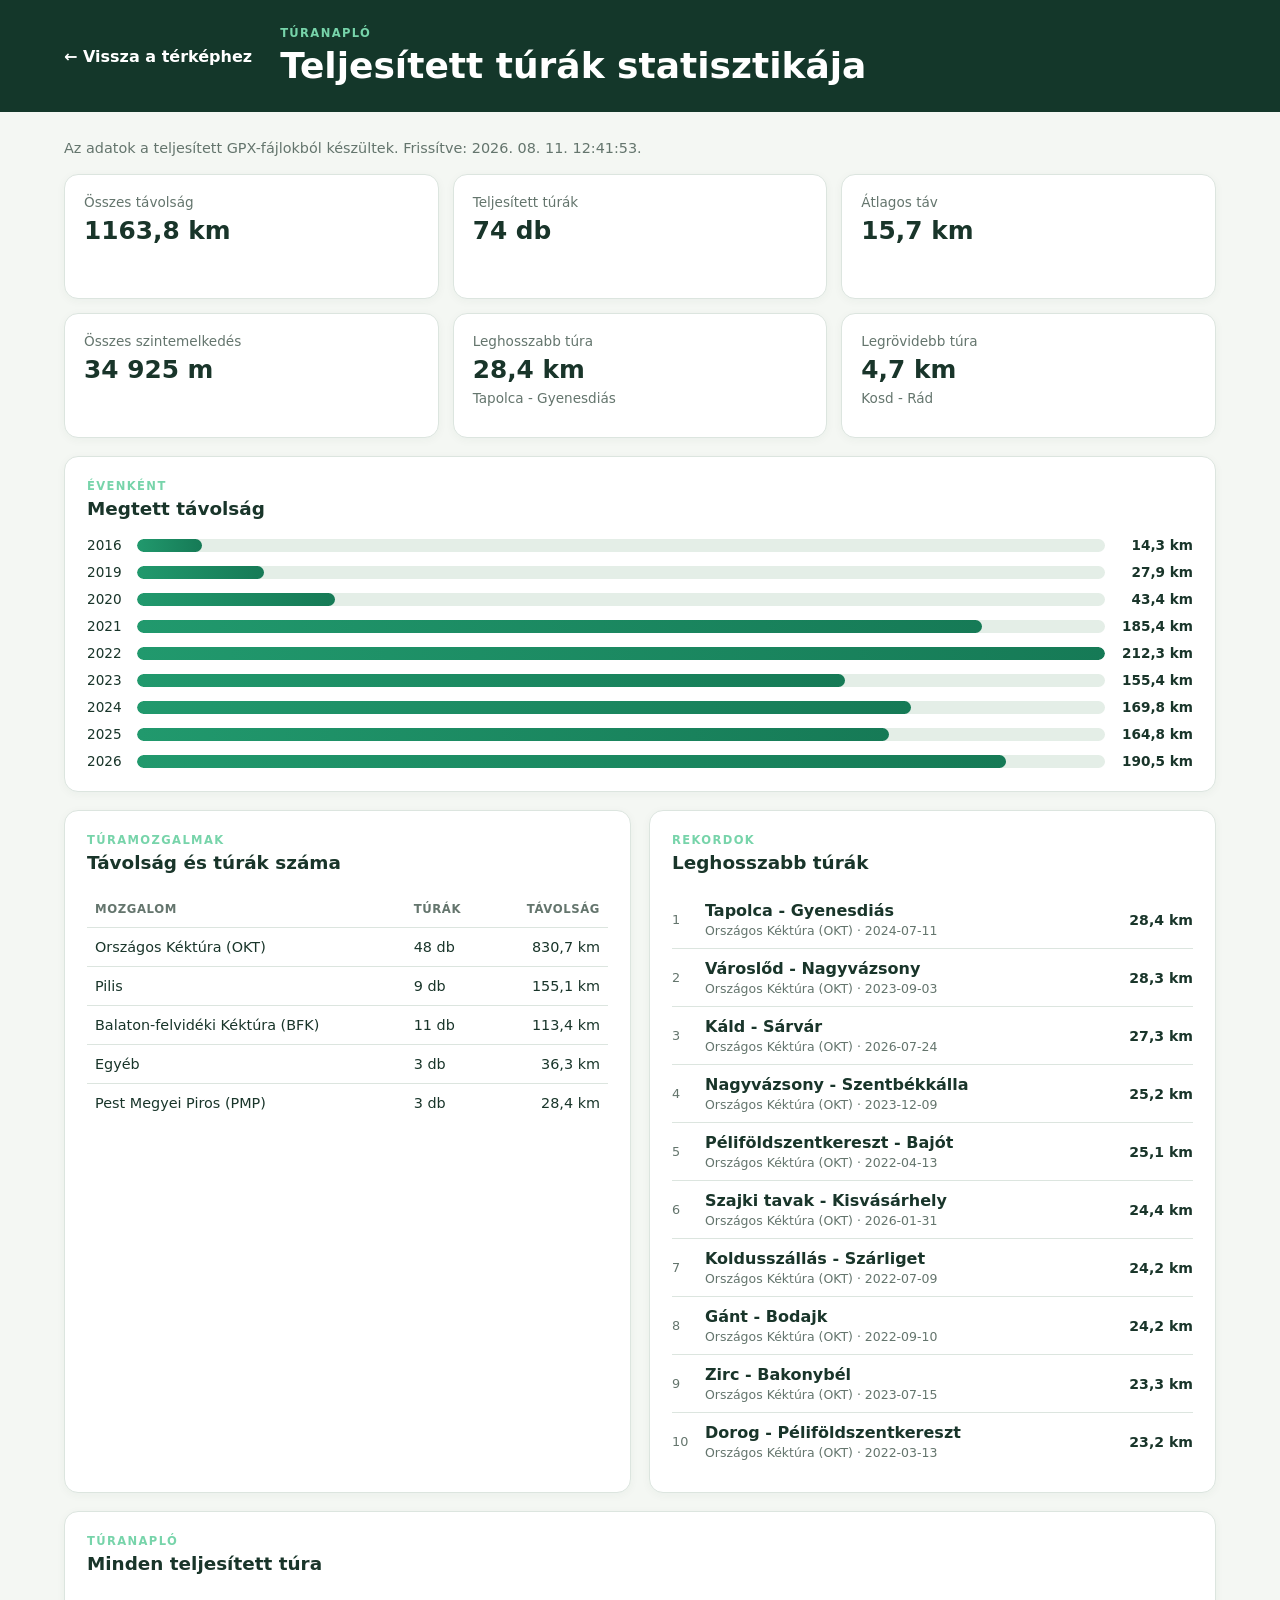
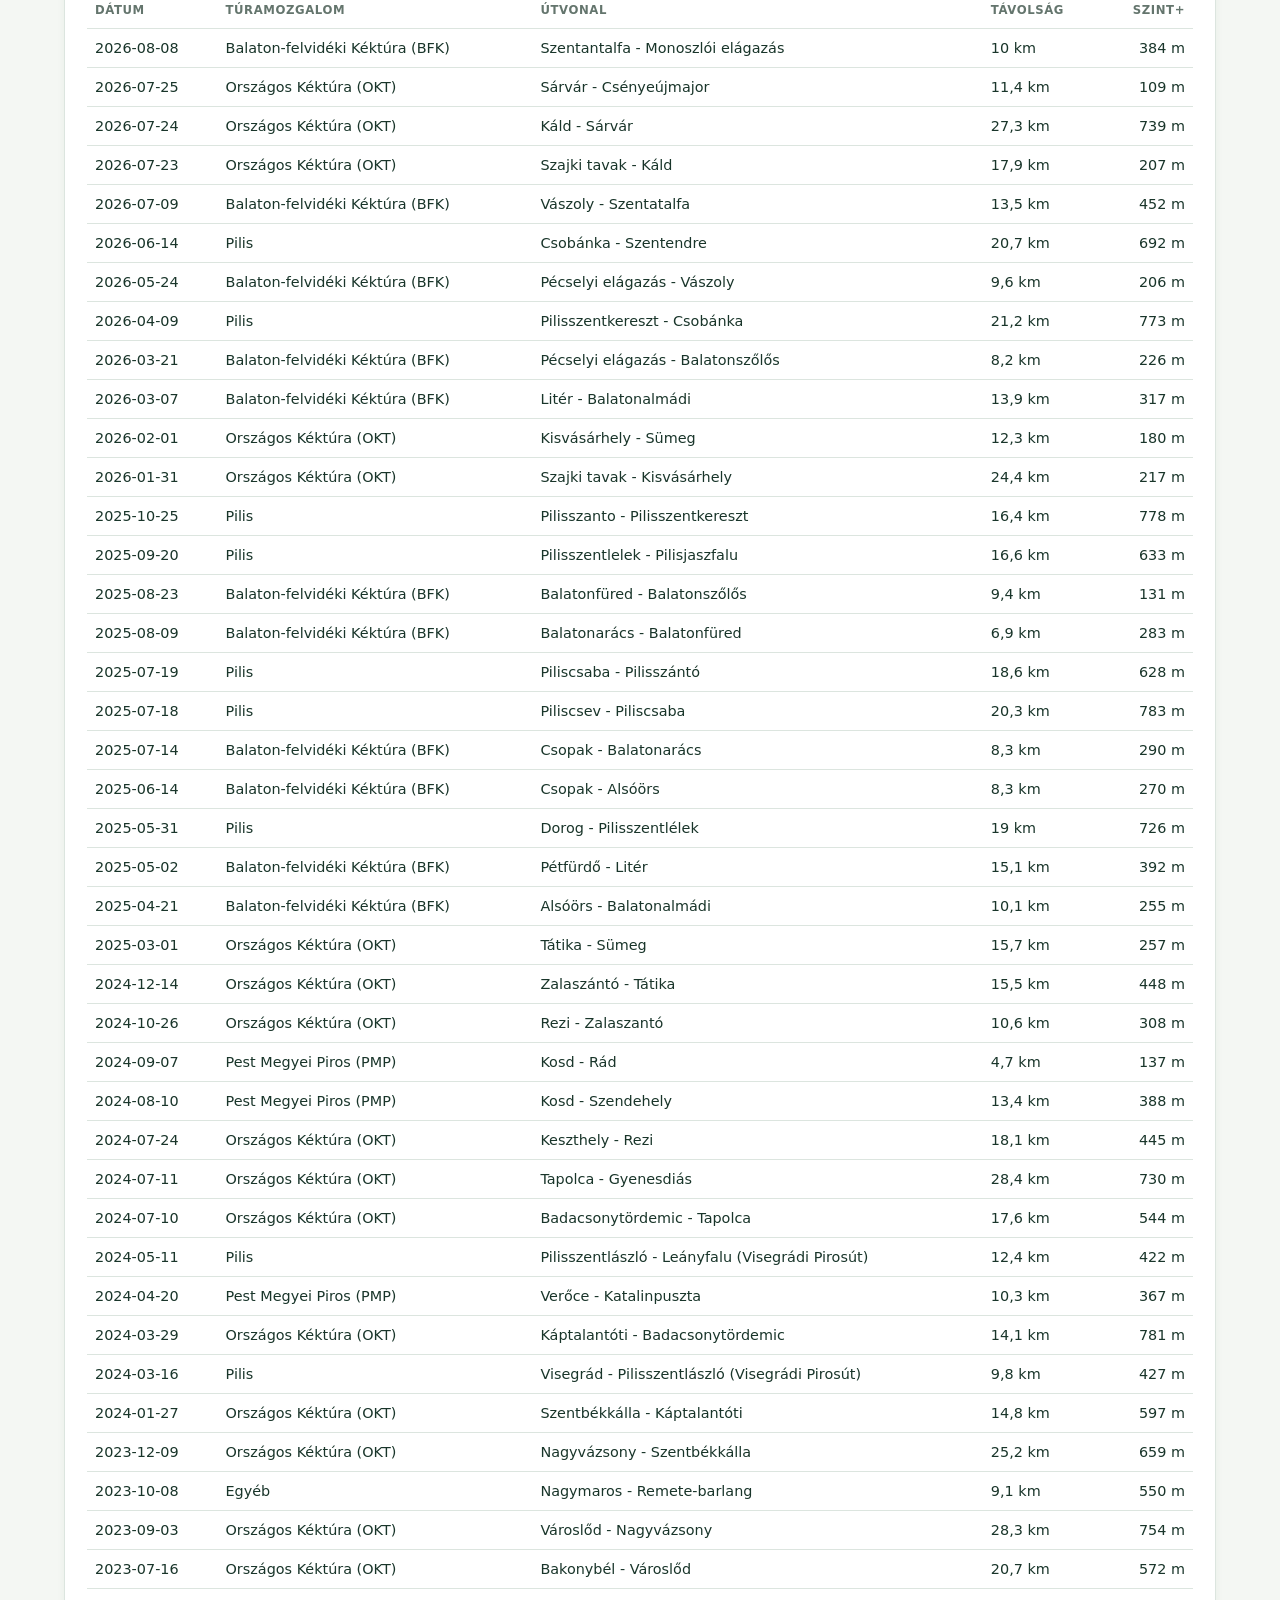
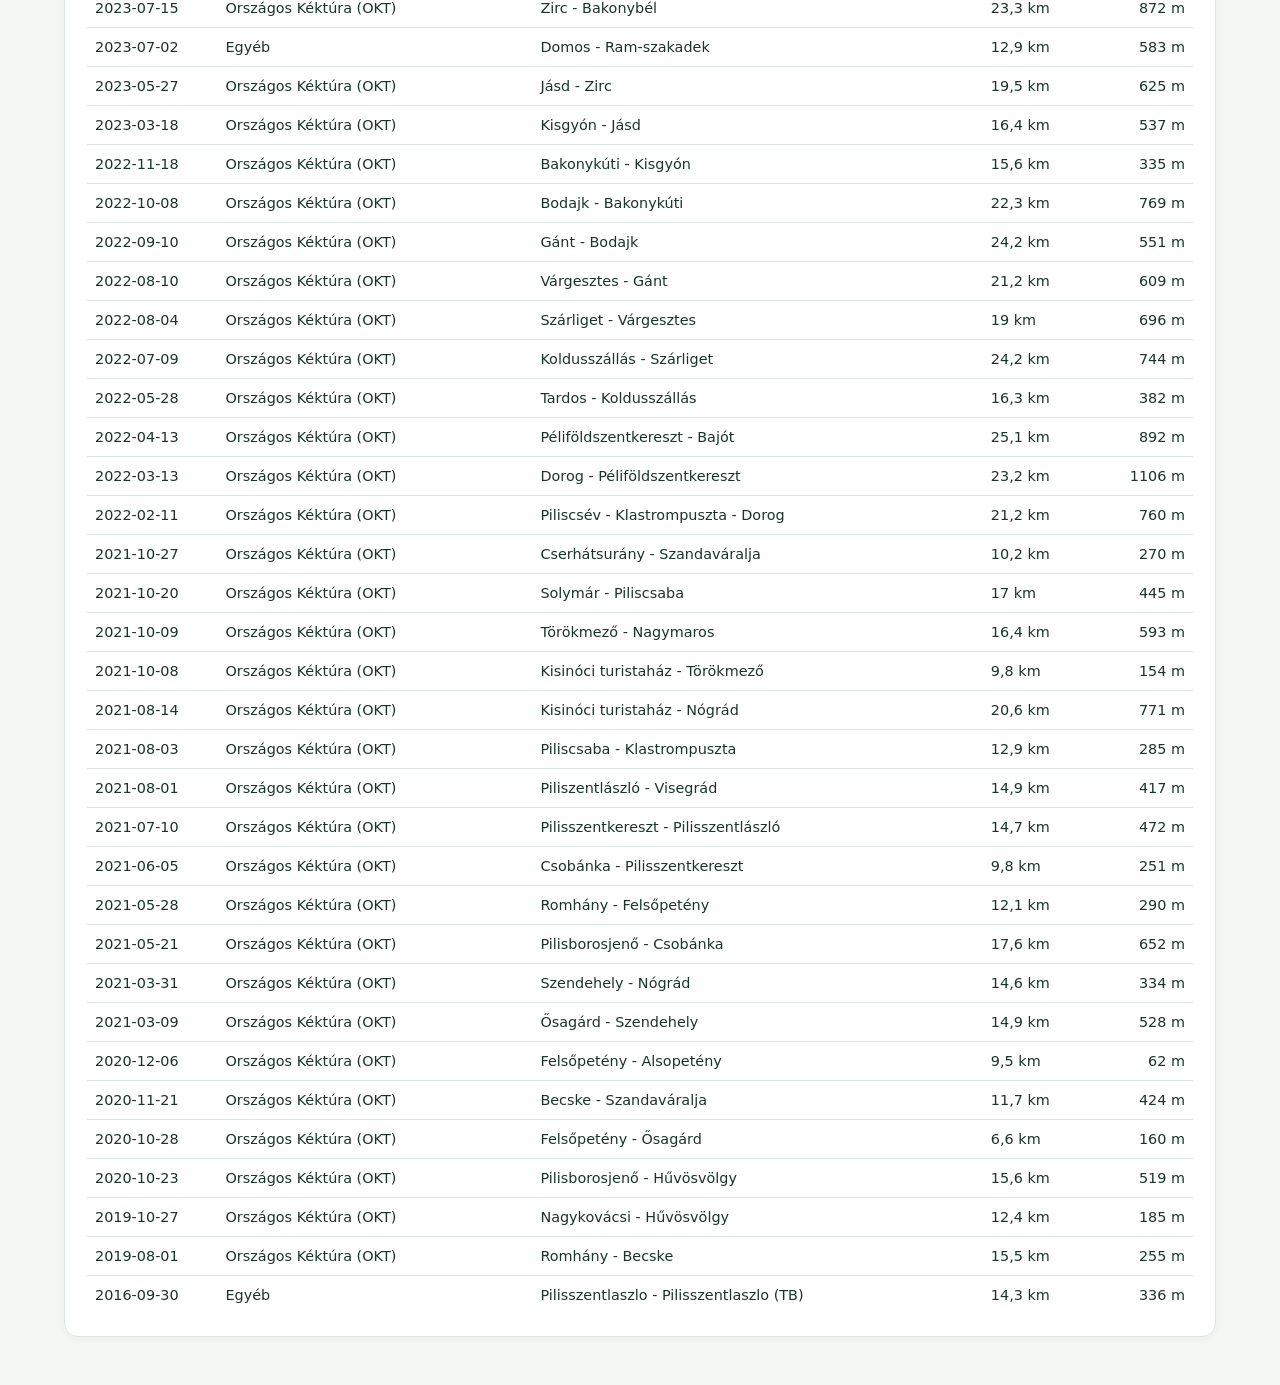
==== statistics.html @ 8c26a305 "Statisztikak hozzaadva" ====
<!DOCTYPE html>
<html lang="hu">
<head>
    <meta charset="utf-8">
    <meta name="viewport" content="width=device-width, initial-scale=1">
    <title>Túrastatisztika</title>
    <link rel="stylesheet" href="css/statistics.css">
</head>
<body>
    <header class="page-header">
        <a class="back-link" href="index.html">← Vissza a térképhez</a>
        <div><p class="eyebrow">TÚRANAPLÓ</p><h1>Teljesített túrák statisztikája</h1></div>
    </header>
    <main>
        <p id="updated-at" class="updated-at"></p>
        <section id="summary-cards" class="summary-grid" aria-label="Összesítő statisztikák"></section>
        <section class="panel chart-panel">
            <div class="panel-heading"><p class="eyebrow">ÉVENKÉNT</p><h2>Megtett távolság</h2></div>
            <div id="year-chart" class="bar-chart" aria-label="Éves megtett távolság"></div>
        </section>
        <section class="two-columns">
            <section class="panel"><div class="panel-heading"><p class="eyebrow">TÚRAMOZGALMAK</p><h2>Távolság és túrák száma</h2></div><div id="movement-table"></div></section>
            <section class="panel"><div class="panel-heading"><p class="eyebrow">REKORDOK</p><h2>Leghosszabb túrák</h2></div><ol id="longest-tracks" class="track-list"></ol></section>
        </section>
        <section class="panel">
            <div class="panel-heading"><p class="eyebrow">TÚRANAPLÓ</p><h2>Minden teljesített túra</h2></div>
            <div class="table-scroll"><table><thead><tr><th>Dátum</th><th>Túramozgalom</th><th>Útvonal</th><th>Távolság</th><th>Szint+</th></tr></thead><tbody id="track-table-body"></tbody></table></div>
        </section>
    </main>
    <script src="js/statistics.js"></script>
</body>
</html>
---- css/statistics.css ----
:root { --ink:#19352a; --muted:#64756d; --line:#dce5df; --paper:#f4f7f3; --card:#fff; --accent:#167a56; } * { box-sizing:border-box; } body { margin:0; color:var(--ink); background:var(--paper); font-family:system-ui,-apple-system,"Segoe UI",sans-serif; } .page-header { display:flex; gap:28px; align-items:center; padding:26px max(5vw,24px); background:#14372a; color:#fff; } .back-link { color:#fff; text-decoration:none; font-weight:650; white-space:nowrap; } .back-link:hover { text-decoration:underline; } h1,h2,p { margin:0; } h1 { font-size:clamp(1.45rem,3vw,2.25rem); } h2 { font-size:1.15rem; } .eyebrow { color:#77d4aa; font-size:.72rem; font-weight:800; letter-spacing:.12em; margin-bottom:5px; } main { width:min(1180px,90vw); margin:28px auto 48px; } .updated-at { color:var(--muted); margin:0 0 18px; font-size:.9rem; } .summary-grid { display:grid; grid-template-columns:repeat(3,1fr); gap:14px; } .summary-card,.panel { background:var(--card); border:1px solid var(--line); border-radius:14px; box-shadow:0 2px 10px #153d2b0b; } .summary-card { padding:19px; min-height:125px; } .summary-card p,.summary-card span { color:var(--muted); font-size:.85rem; } .summary-card strong { display:block; font-size:1.55rem; margin:7px 0; line-height:1.1; } .summary-card span { display:block; } .panel { margin-top:18px; padding:22px; } .panel-heading { margin-bottom:18px; } .bar-chart { display:grid; gap:11px; } .bar-row { display:grid; grid-template-columns:40px minmax(80px,1fr) 78px; align-items:center; gap:10px; font-size:.85rem; } .bar-row strong { text-align:right; } .bar-track { height:13px; overflow:hidden; border-radius:20px; background:#e4eee7; } .bar { height:100%; min-width:3px; background:linear-gradient(90deg,#21996d,var(--accent)); border-radius:inherit; } .two-columns { display:grid; grid-template-columns:1fr 1fr; gap:18px; } .two-columns .panel { min-width:0; } table { width:100%; border-collapse:collapse; font-size:.9rem; } th { color:var(--muted); text-align:left; font-size:.73rem; text-transform:uppercase; letter-spacing:.05em; } th,td { padding:11px 8px; border-bottom:1px solid var(--line); } td:last-child,th:last-child { text-align:right; } tbody tr:last-child td { border-bottom:0; } .track-list { margin:0; padding:0; list-style:none; counter-reset:tracks; } .track-list li { counter-increment:tracks; display:grid; grid-template-columns:25px 1fr auto; gap:8px; align-items:center; padding:10px 0; border-bottom:1px solid var(--line); } .track-list li::before { content:counter(tracks); color:var(--muted); font-size:.8rem; } .track-list li:last-child { border-bottom:0; } .track-list strong,.track-list span { display:block; } .track-list span { margin-top:3px; color:var(--muted); font-size:.78rem; } .track-list b { font-size:.88rem; white-space:nowrap; } .table-scroll { overflow-x:auto; } .error { padding:20px; color:#9d1b1b; background:#fff0f0; border-radius:8px; } @media (max-width:720px) { .page-header { align-items:flex-start; flex-direction:column; gap:14px; } .summary-grid,.two-columns { grid-template-columns:1fr; } .summary-grid { gap:10px; } .summary-card { min-height:auto; } .panel { padding:16px; } .bar-row { grid-template-columns:35px 1fr 65px; gap:6px; } }
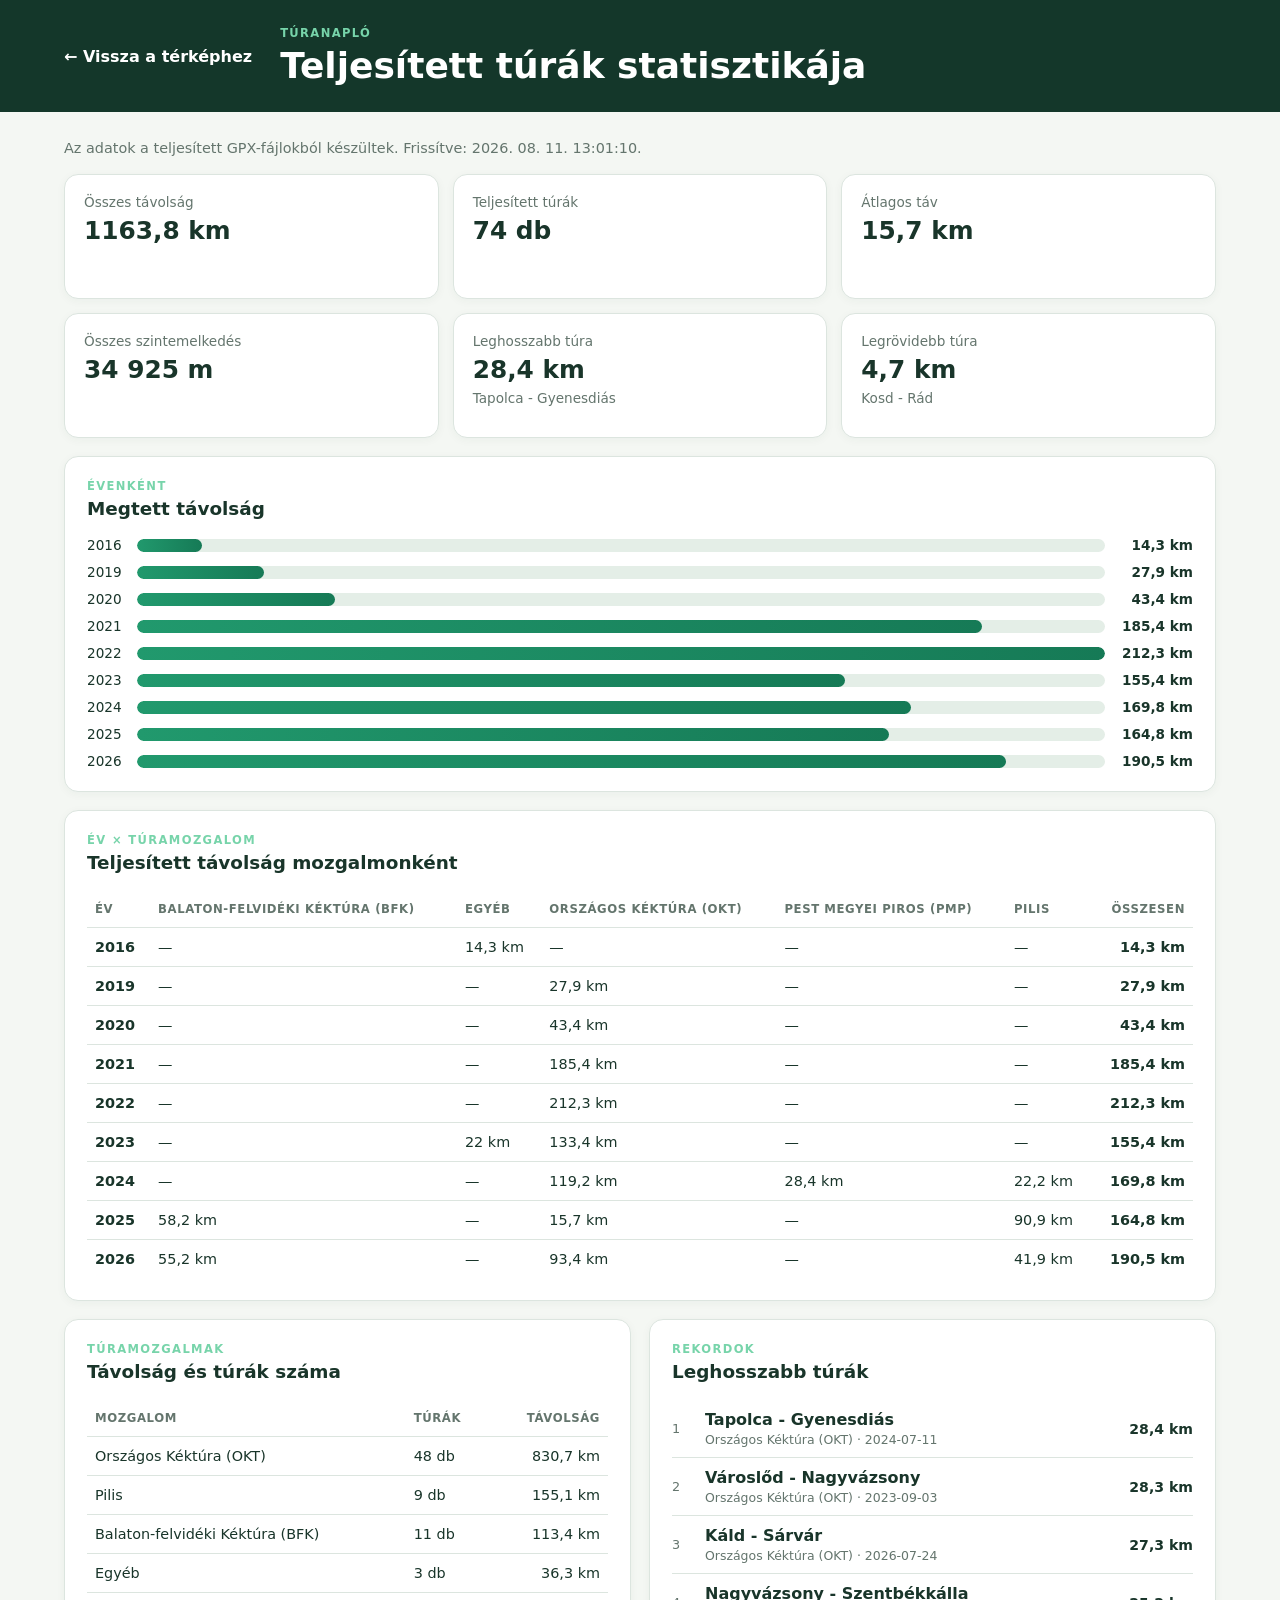
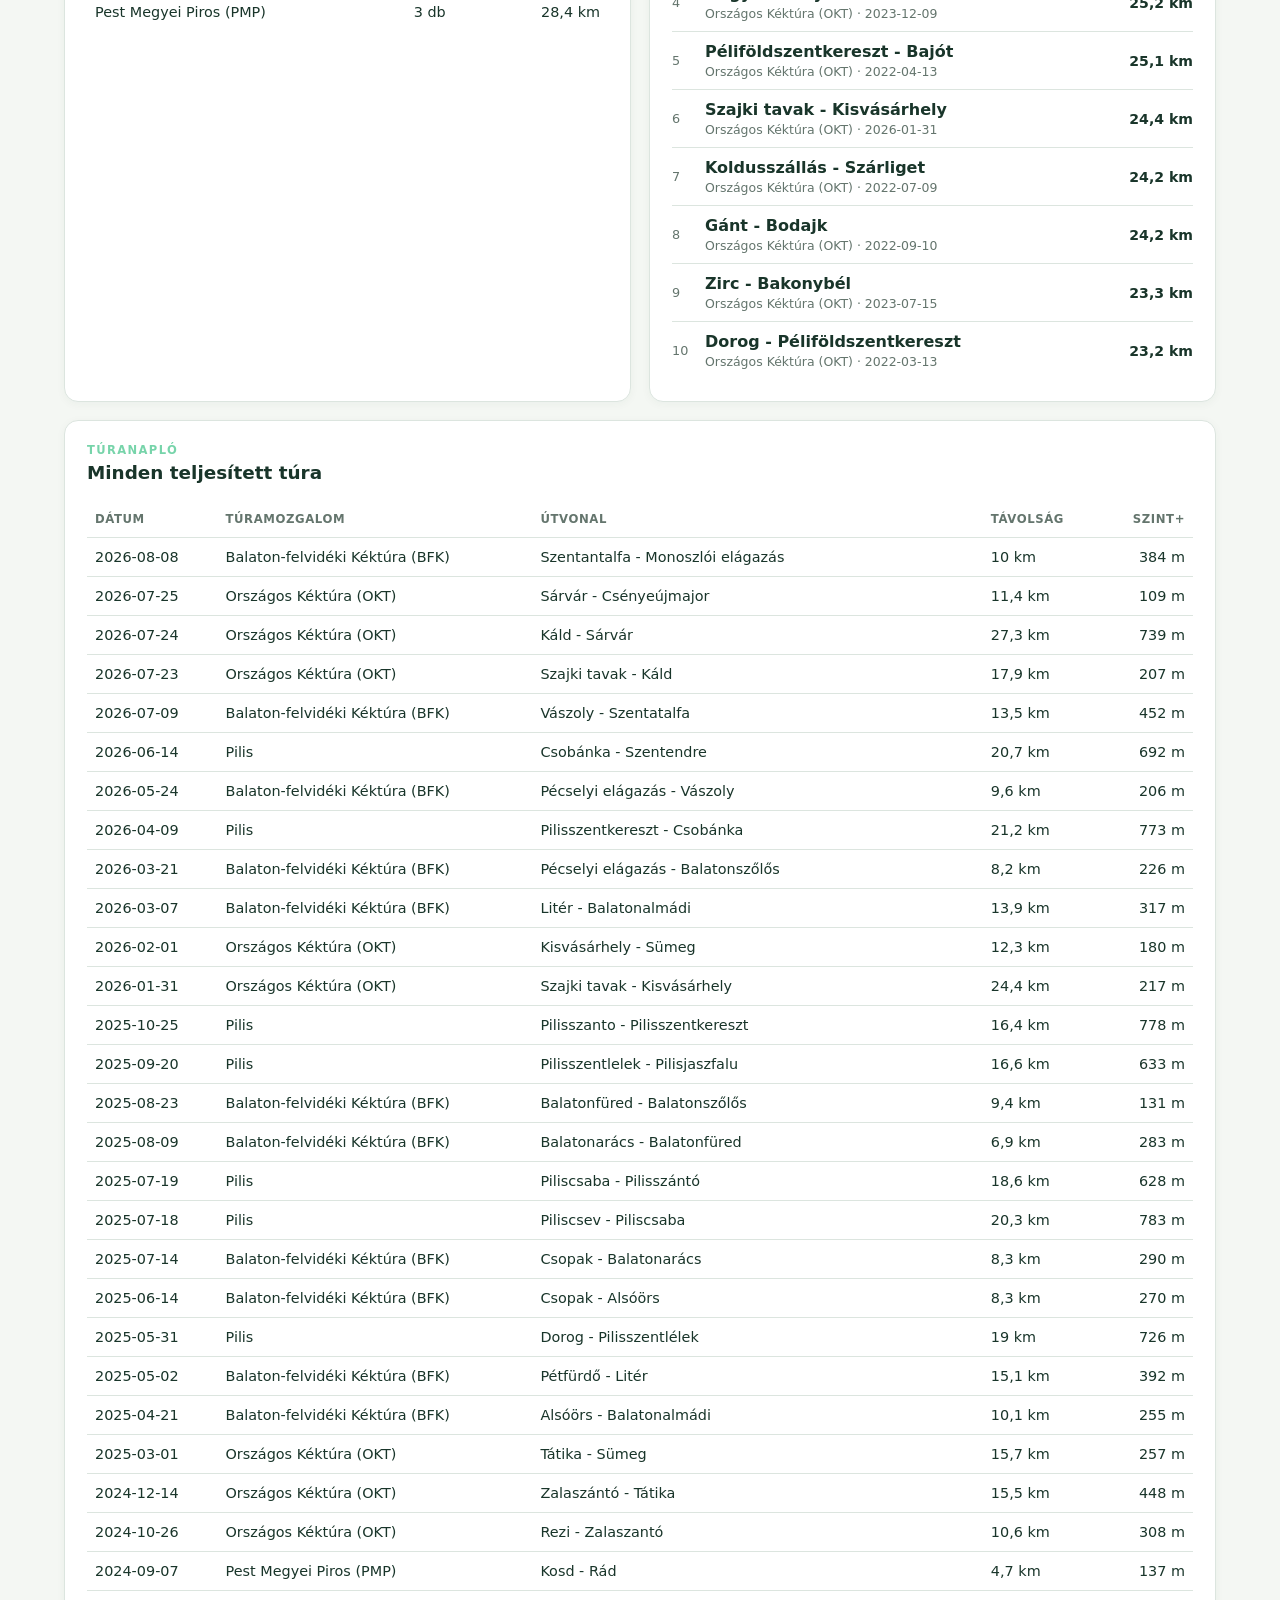
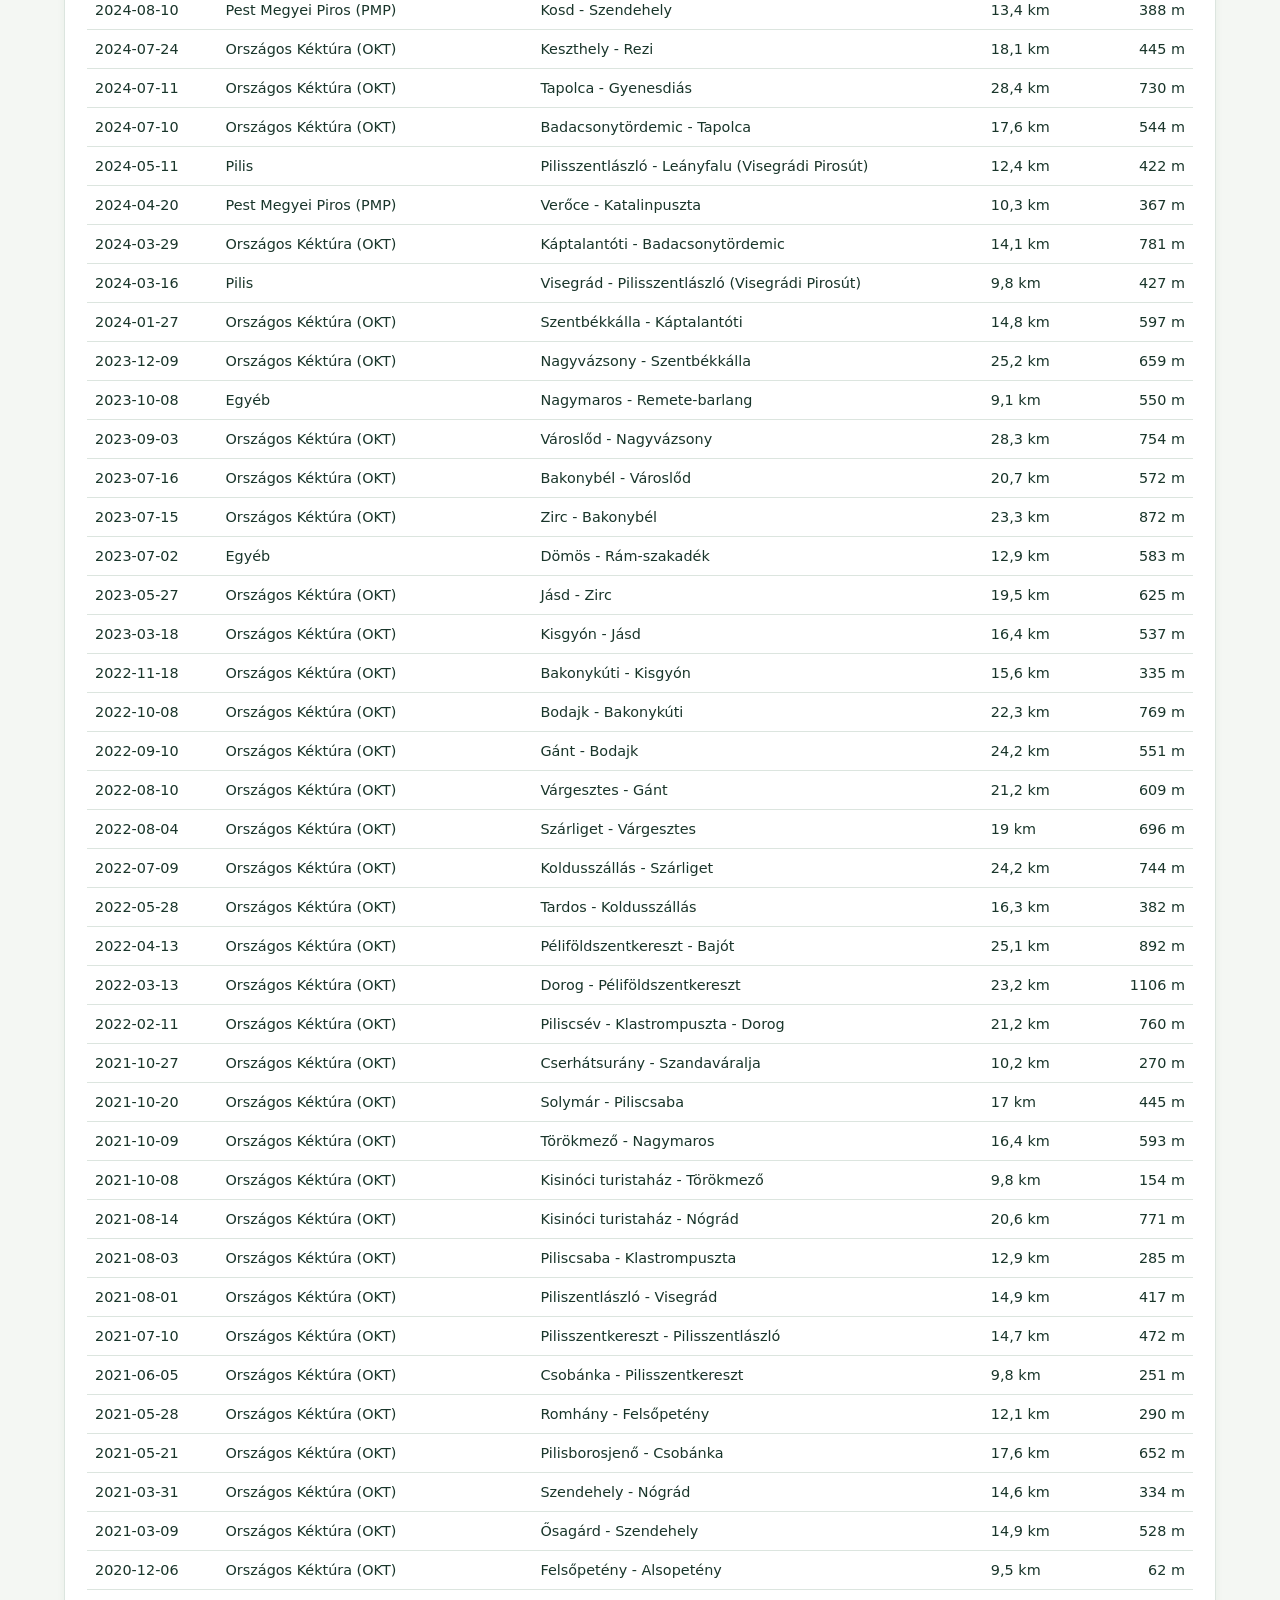
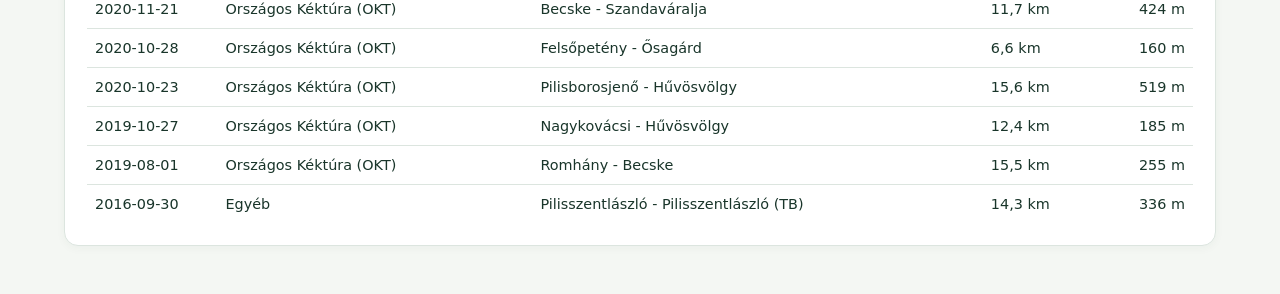
==== commit 3c40e083: "Eves turamozgalom statisztika hozzaadva" ====
--- a/statistics.html
+++ b/statistics.html
@@ -18,6 +18,10 @@
             <div class="panel-heading"><p class="eyebrow">ÉVENKÉNT</p><h2>Megtett távolság</h2></div>
             <div id="year-chart" class="bar-chart" aria-label="Éves megtett távolság"></div>
         </section>
+        <section class="panel">
+            <div class="panel-heading"><p class="eyebrow">ÉV × TÚRAMOZGALOM</p><h2>Teljesített távolság mozgalmonként</h2></div>
+            <div class="table-scroll"><table id="year-movement-table"></table></div>
+        </section>
         <section class="two-columns">
             <section class="panel"><div class="panel-heading"><p class="eyebrow">TÚRAMOZGALMAK</p><h2>Távolság és túrák száma</h2></div><div id="movement-table"></div></section>
             <section class="panel"><div class="panel-heading"><p class="eyebrow">REKORDOK</p><h2>Leghosszabb túrák</h2></div><ol id="longest-tracks" class="track-list"></ol></section>
